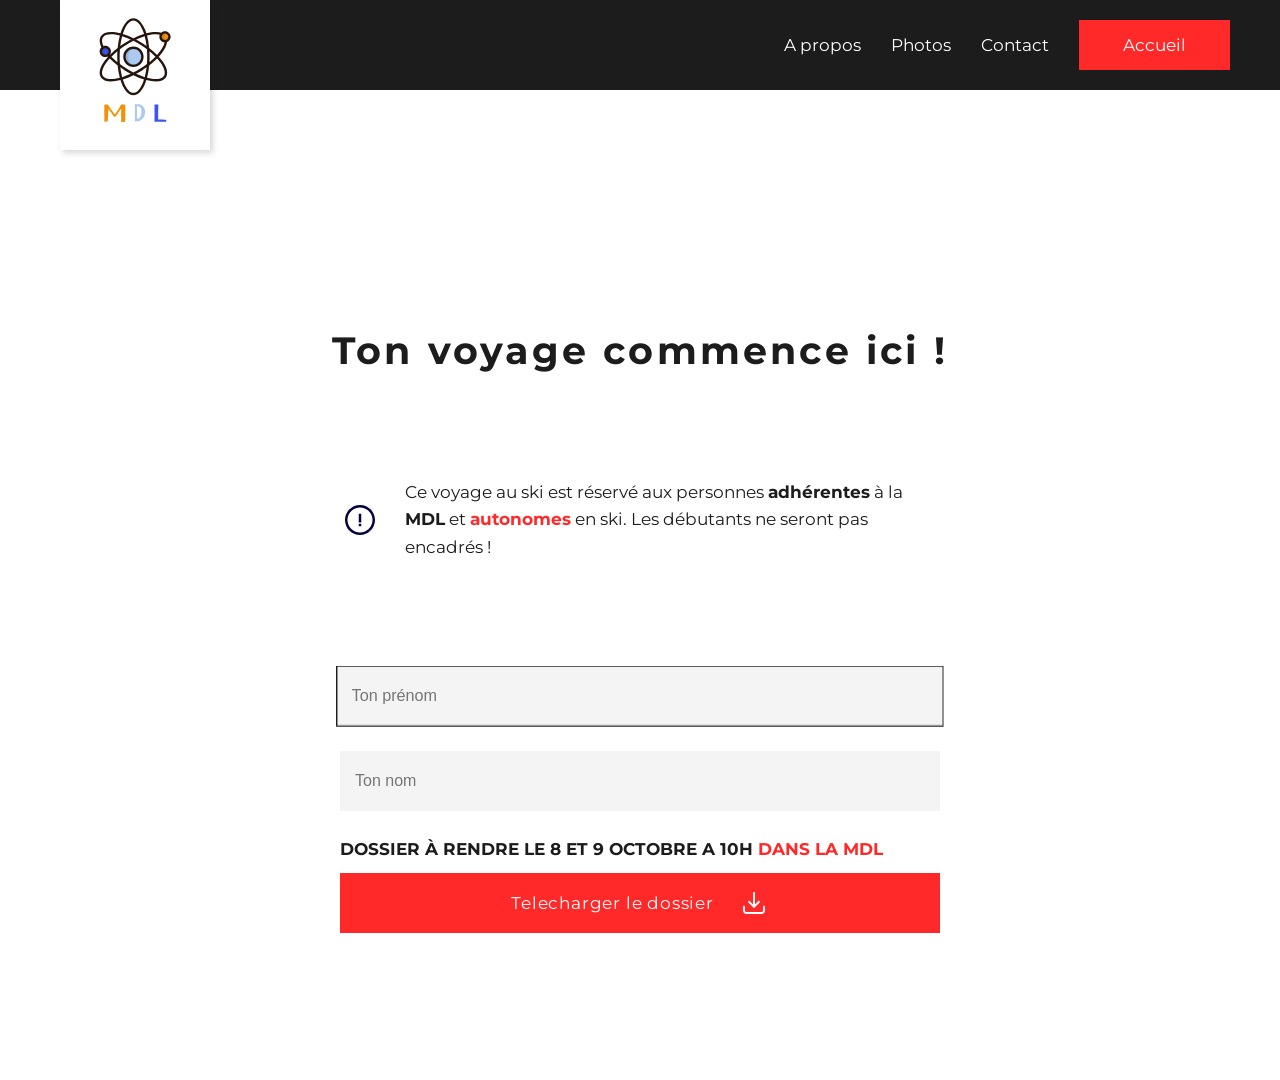
==== reserver.html @ e3af7371 "Build 0.0.0" ====
<!DOCTYPE html>
<html lang="en">

<head>
    <meta charset="UTF-8">
    <meta name="viewport" content="width=device-width, initial-scale=1.0">
    <title>MDL Rouviere Inscription au ski</title>
    <link rel="stylesheet" href="./css/main.css">
    <link rel="stylesheet" href="./css/reserver.css">
</head>

<body>

    <input type="checkbox" id="hamburger" style="display: none;">
    <label class="mobile col" for="hamburger">
        <div class="bar"></div>
        <div class="bar"></div>
        <div class="bar"></div>
    </label>
    <img id="mobile-logo" class="mobile" src="./assets/svg/logo.svg" alt="Logo de la MDL">

    <nav class="row active">
        <img draggable="false" id="logo" src="./assets/svg/logo.svg" alt="Logo du lycee rouviere">

        <ul class="row">
            <a onclick="closeNav()" href="./index.html#before" class="link">A propos</a>
            <a onclick="closeNav()" href="./index.html#photos" class="link">Photos</a>
            <a onclick="closeNav()" href="./index.html#contact" class="link">Contact</a>
            <a style="color: white;" onclick="closeNav()" href="./index.html" class="button red">Accueil</a>
        </ul>
    </nav>

    <main>

        <div class="wrapper col">

            <h1 style="user-select: none;">Ton voyage commence ici !</h1>

            <div class="warning row">
                <img id="warning-circle" src="./assets/svg/warning.svg" alt="icon attention">
                <p>
                    Ce voyage au ski est réservé aux personnes <b>adhérentes</b> à la <b>MDL</b> et <b style="color: rgb(255, 41, 41);">autonomes</b> en ski. Les débutants ne seront pas encadrés !

                </p>
            </div>

            <div class="container col">
                <input id="prenom" type="text" class="text" autocomplete="off" autofocus placeholder="Ton prénom">

                <input type="text" class="text" autocomplete="off" placeholder="Ton nom">

                <div class="col">
                    <p class="date">
                        <b>Dossier à rendre le 8 et 9 Octobre a 10h <b style="color: rgb(255, 41, 41);">dans la mdl</b></b>

                    </p>
                    <a id="download-button" href="./assets/fichiers/fiche-ski.pdf" class="button red"
                    download="inscription-ski-rouviere">
                    Telecharger le dossier
                    <img src="./assets/svg/download.svg" alt="Icon de telechargement">
                </a>
                </div>
            </div>

        </div>

    </main>

    <script type="text/javascript" src="./script.js" defer></script>

    <script type="text/javascript" defer>
        const nav = document.querySelector('nav');
        const main = document.querySelector('main');
        const navLabel = document.querySelector('label');

        const navHeight = nav.getBoundingClientRect().height;
        const navLabelHeight = navLabel.getBoundingClientRect().height;

        if ( (navHeight > 100) ){
            main.style.marginTop = `${ navLabelHeight * 2 }px`;
        }else{
            main.style.marginTop = `${ navHeight * 2 }px`;
        }


    </script>

    <!-- Google tag (gtag.js) -->
<script async src="https://www.googletagmanager.com/gtag/js?id=G-8WDVE8G59Y"></script>
<script>
  window.dataLayer = window.dataLayer || [];
  function gtag(){dataLayer.push(arguments);}
  gtag('js', new Date());

  gtag('config', 'G-8WDVE8G59Y');
</script>

</body>

</html>
---- css/main.css ----
@import url("https://fonts.googleapis.com/css2?family=Montserrat:ital,wght@0,100..900;1,100..900&display=swap");
body * {
  transition: all ease-in-out 250ms;
}
body h1, body h2, body h3 {
  font-family: "Montserrat", sans-serif;
  font-optical-sizing: auto;
  font-weight: 400;
  font-style: normal;
  font-weight: 700;
}
body h1 {
  font-size: 3vw;
  letter-spacing: 0.2rem;
}
body h2 {
  font-size: 2.5vw;
}
body h2.article-title {
  margin-bottom: 2.5vw;
}
body h3 {
  font-size: 1.5vw;
  font-weight: 400;
}
body a, body span, body p, body .button, body .link {
  font-family: "Montserrat", sans-serif;
  font-optical-sizing: auto;
  font-weight: 400;
  font-style: normal;
  font-size: 17px;
  width: -moz-fit-content;
  width: fit-content;
}
body a {
  text-decoration: none;
  color: inherit;
}
body p {
  line-height: 1.7rem;
}
body a.white {
  background-color: white;
  color: #1c1c1c;
  padding: 15px 44px;
  outline: 1px solid transparent;
  outline-offset: -1px;
}
body a.white:hover {
  outline-color: white;
  color: white;
  background-color: transparent;
}
body a.dark, body input.dark {
  background-color: white;
  color: #1c1c1c;
  padding: 15px 44px;
  outline: 1px solid #1c1c1c;
  outline-offset: -1px;
}
body a.dark:hover, body input.dark:hover {
  outline-color: transparent;
  color: white;
  background-color: #1c1c1c;
}
body a.red, body button.red {
  background-color: rgb(255, 41, 41);
  color: #1c1c1c;
  padding: 15px 44px;
  outline: none;
}
body a.red:hover, body button.red:hover {
  background-color: rgba(255, 41, 41, 0.8);
}
body .link:hover {
  color: rgb(255, 41, 41);
}
body ul {
  list-style: none;
  width: -moz-fit-content;
  width: fit-content;
  gap: 30px;
}
body button {
  background-color: transparent;
  border: none;
  cursor: pointer;
}

nav.active {
  background-color: #1c1c1c;
  justify-content: flex-end;
  width: 100%;
  padding: 20px 50px;
  position: fixed;
  z-index: 11;
}
nav.active ul {
  align-items: center;
  color: white;
}
nav.active #logo {
  width: 150px;
  position: absolute;
  left: 0;
  top: 0;
  transform: translate(60px, 0);
  box-shadow: 3px 3px 6px rgba(28, 28, 28, 0.1764705882);
}

label.mobile {
  width: 100%;
  height: -moz-fit-content;
  height: fit-content;
  margin: 0 !important;
  background-color: #1c1c1c;
  position: fixed;
  top: 0;
  left: 0;
  z-index: 12;
  padding: 20px 0 20px 10px !important;
  cursor: pointer;
}
label.mobile .bar {
  width: 20px;
  height: 2px;
  transform-origin: center !important;
  background-color: white;
}
label.mobile .bar:nth-child(2n) {
  margin-top: 4px;
  margin-bottom: 4px;
}

input:checked ~ nav {
  transform: translateX(0);
}
input:checked + label .bar:nth-child(2n) {
  visibility: hidden;
  opacity: 0;
  margin: 0 !important;
  height: 0;
}
input:checked + label .bar {
  transform: translateY(2px) rotate(45deg);
}
input:checked + label .bar:last-child {
  transform: rotate(-45deg);
}

#mobile-logo {
  position: fixed;
  top: 0;
  right: 0;
  z-index: 12;
  width: 65px;
  margin-right: 10px;
}

header {
  width: 100%;
  height: 100vh;
  min-height: 800px;
  position: relative;
  overflow: hidden;
  z-index: 1;
  display: flex;
  flex-direction: column;
  align-items: center;
  justify-content: center;
}
header .container {
  width: -moz-fit-content;
  width: fit-content;
  z-index: 3;
  align-items: center;
  gap: 50px;
}
header .container * {
  color: white;
}
header p {
  max-width: 600px;
}
header video, header .overlay {
  position: absolute;
  inset: 0;
  z-index: 1;
  -o-object-fit: cover;
     object-fit: cover;
  -o-object-position: center;
     object-position: center;
  transition: transform 0s;
}
header video {
  width: 100%;
  height: 100vh;
}
header .overlay {
  z-index: 2;
  width: 100%;
  height: 100vh;
  background-color: rgba(28, 28, 28, 0.2274509804);
}

main {
  z-index: 9;
  width: 100%;
  position: absolute;
  background-color: white;
}
main #main-container {
  transform: translateY(-125px);
  margin: 0 auto;
}
main section {
  margin-bottom: 200px !important;
  padding-top: 60px;
}
main section p {
  max-width: 600px;
  text-align: center;
}
main #contact {
  height: 100%;
  padding: 250px;
  display: flex;
  flex-direction: column;
  align-items: center;
  justify-content: center;
  background-image: url("https://images.unsplash.com/photo-1495112398151-7eedd7c2e7e8?q=80&w=1932&auto=format&fit=crop&ixlib=rb-4.0.3&ixid=M3wxMjA3fDB8MHxwaG90by1wYWdlfHx8fGVufDB8fHx8fA%3D%3D");
  background-attachment: fixed;
  background-position: center 50%;
  background-size: cover;
  background-repeat: no-repeat;
}
main #contact .container {
  width: -moz-fit-content;
  width: fit-content;
  align-items: center;
}
main #contact a img {
  width: 50px;
}
main #contact a:hover {
  transform: scale(1.12);
}
main #contact .col {
  gap: 50PX;
}
main #contact h2 {
  color: white;
}
main #tarifs {
  z-index: 10;
  background-color: #1c1c1c;
  width: 100%;
  margin-bottom: 0 !important;
  padding-top: 0 !important;
  border-radius: 15px 15px 0 0;
  overflow: hidden;
  transition: transform 0s;
}
main #tarifs * {
  color: white;
}
main #tarifs .left {
  width: 33%;
}
main #tarifs .left img {
  width: 100%;
  height: 100%;
  max-height: 60vh;
  -o-object-fit: cover;
     object-fit: cover;
}
main #tarifs .right {
  align-items: center;
  justify-content: center;
  height: -moz-fit-content;
  height: fit-content;
  margin: auto;
  gap: 30px;
}
main #before {
  margin: 0 auto;
  align-items: center;
  gap: 65px;
  padding-top: 260px;
}
main #before img {
  width: 50px;
}
main #before h2 {
  margin-bottom: 0 !important;
}
main #before ul {
  gap: 100px;
}
main #before .col {
  align-items: center;
  gap: 10px;
}
main #photos {
  width: 100%;
  margin: 0 auto;
  max-width: calc(100% - 15vw - 15vw);
  gap: 10px;
}
main #photos .column {
  width: 100%;
  max-width: 33.333333%;
  gap: 10px;
  flex-wrap: wrap;
}
main #photos .column img {
  width: 100%;
  flex-grow: 1;
  -o-object-fit: cover;
     object-fit: cover;
  -o-object-position: center;
     object-position: center;
  cursor: pointer;
}
main #photos .column img:hover {
  opacity: 0.5;
}
main #team {
  align-items: center;
}
main #team h2 {
  margin: 0 auto;
  width: -moz-fit-content;
  width: fit-content;
  padding-bottom: 160px;
}
main #team .wrapped {
  width: 100%;
}
main #team .wrapped img {
  width: 100%;
  max-width: 100%;
}

footer {
  width: 100%;
  background-color: #1c1c1c;
  position: relative;
  padding: 130px 10vw;
}
footer * {
  color: white;
}
footer img {
  width: 150px;
}
footer .col {
  gap: 35px;
}
footer .row {
  gap: 50px;
}
footer .container {
  justify-content: space-between;
}

@media only screen and (max-width: 800px) {
  .mobile {
    display: inherit !important;
  }
  .desktop {
    visibility: hidden !important;
    opacity: 0 !important;
  }
  .row {
    flex-direction: column !important;
  }
  .wrapped {
    max-width: 100vw !important;
    padding: 0 10px;
  }
  h1 {
    font-size: 8vw !important;
  }
  h2 {
    font-size: 7vw !important;
  }
  h3 {
    font-size: 3vw !important;
  }
  .link, .button, a, span, p {
    font-size: 3.5vw !important;
  }
  nav {
    padding: 10px 0 !important;
    margin: 0;
    width: 100vw;
    height: 100vh;
    align-items: center;
    justify-content: space-evenly !important;
    transform: translateX(-100%);
  }
  nav #logo {
    position: relative !important;
    transform: none !important;
  }
  header {
    justify-content: center !important;
    height: 100vh !important;
    min-height: 100vh !important;
  }
  header .container {
    padding: 0 10px;
  }
  header p {
    max-width: none !important;
    text-align: center;
    margin: 0 auto;
    font-size: 4vw !important;
    font-weight: 500;
  }
  header h1 {
    text-align: center;
  }
  main {
    margin-top: 10px;
  }
  main .wrapped {
    transform: translate(0) !important;
  }
  main section {
    padding-top: 100px !important;
  }
  main #team {
    width: 100% !important;
    max-width: none !important;
    padding: 0 !important;
    margin: 0 !important;
  }
  main #team h2 {
    padding: 100px 0 !important;
  }
  main #team .team-list {
    align-items: center;
    padding: 0 !important;
  }
  main #team .worker {
    width: 100% !important;
    min-width: none !important;
    max-width: none !important;
    flex-direction: row !important;
    padding: 10px !important;
    margin: 0 !important;
  }
  main #team .worker .img-container {
    width: 100% !important;
    max-width: 100vw !important;
    height: -moz-fit-content !important;
    height: fit-content !important;
  }
  main #team .worker .img-container img {
    width: 60px !important;
    height: 60px !important;
    border-radius: 100%;
  }
  main #team .worker .content {
    flex-direction: row !important;
    margin: 0 !important;
    padding: 0 !important;
  }
  main #team .worker .content img {
    width: 30px !important;
  }
  main #contact {
    width: calc(100% + 20px);
    margin-left: -10px;
    padding: 80px !important;
    margin-bottom: 0 !important;
  }
  main #contact .row {
    flex-direction: row !important;
  }
  main #contact .col {
    gap: 30px !important;
  }
  main #tarifs .left {
    width: 100% !important;
  }
  main #tarifs .left img {
    width: 100%;
    max-height: none !important;
    height: 85vh !important;
    -o-object-position: center;
       object-position: center;
  }
  main #tarifs .right {
    padding: 40px 0 !important;
  }
  #before {
    margin-bottom: 0 !important;
  }
  #before .row {
    gap: 40px;
  }
  #photos {
    max-width: none !important;
    flex-direction: row !important;
    margin-bottom: 100px !important;
  }
}
footer {
  margin-top: 200px;
}

* {
  padding: 0;
  margin: 0;
  box-sizing: border-box;
}

html {
  scroll-behavior: smooth;
}

body {
  background-color: #ffffff;
  color: #1c1c1c;
  width: 100%;
  min-height: 100vh;
  position: relative;
}

.col {
  display: flex;
  flex-direction: column;
}

.row {
  display: flex;
  flex-direction: row;
}

.wrapped {
  max-width: calc(100% - 190px - 190px);
}

img {
  display: block;
  -webkit-user-select: none;
     -moz-user-select: none;
          user-select: none;
}

.mobile {
  display: none;
}

.desktop {
  visibility: visible;
  opacity: inherit;
}/*# sourceMappingURL=main.css.map */
---- css/reserver.css ----
main {
  display: flex;
  flex-direction: column;
  align-items: center;
  justify-content: center;
  min-height: 100vh;
}

.wrapper {
  gap: 25px;
  padding: 10px;
  align-items: center;
}

h1 {
  padding-bottom: 80px;
}

.container {
  width: 100%;
  max-width: 600px;
  gap: 25px;
}

input[type=text] {
  border: none;
  width: 100%;
  height: 60px;
  outline: 1px solid transparent;
  outline-offset: -1px;
  padding-left: 15px;
  font-size: 16px;
  background-color: rgba(28, 28, 28, 0.0470588235);
}
input[type=text]:focus {
  outline-color: #1c1c1c;
  transform: scale(1.012);
}

.date {
  width: 100%;
  max-width: 600px;
  margin-bottom: 10px;
  text-transform: uppercase;
}

.warning {
  align-items: center;
  width: 100%;
  max-width: 600px;
  padding-bottom: 80px;
  gap: 25px;
}
.warning #warning-circle {
  width: 40px;
}
.warning p {
  text-align: left;
}

#download-button {
  display: flex;
  flex-direction: row;
  align-items: center;
  justify-content: center;
  gap: 25px;
  color: white !important;
  width: 100% !important;
  letter-spacing: 0.05rem;
}
#download-button img {
  width: 30px;
}
#download-button:hover {
  transform: scale(1.012);
}

@media only screen and (max-width: 800px) {
  h1 {
    width: 100%;
    text-align: center;
  }
  p {
    text-align: center !important;
  }
  h1, .warning {
    padding-bottom: 50px;
  }
}/*# sourceMappingURL=reserver.css.map */
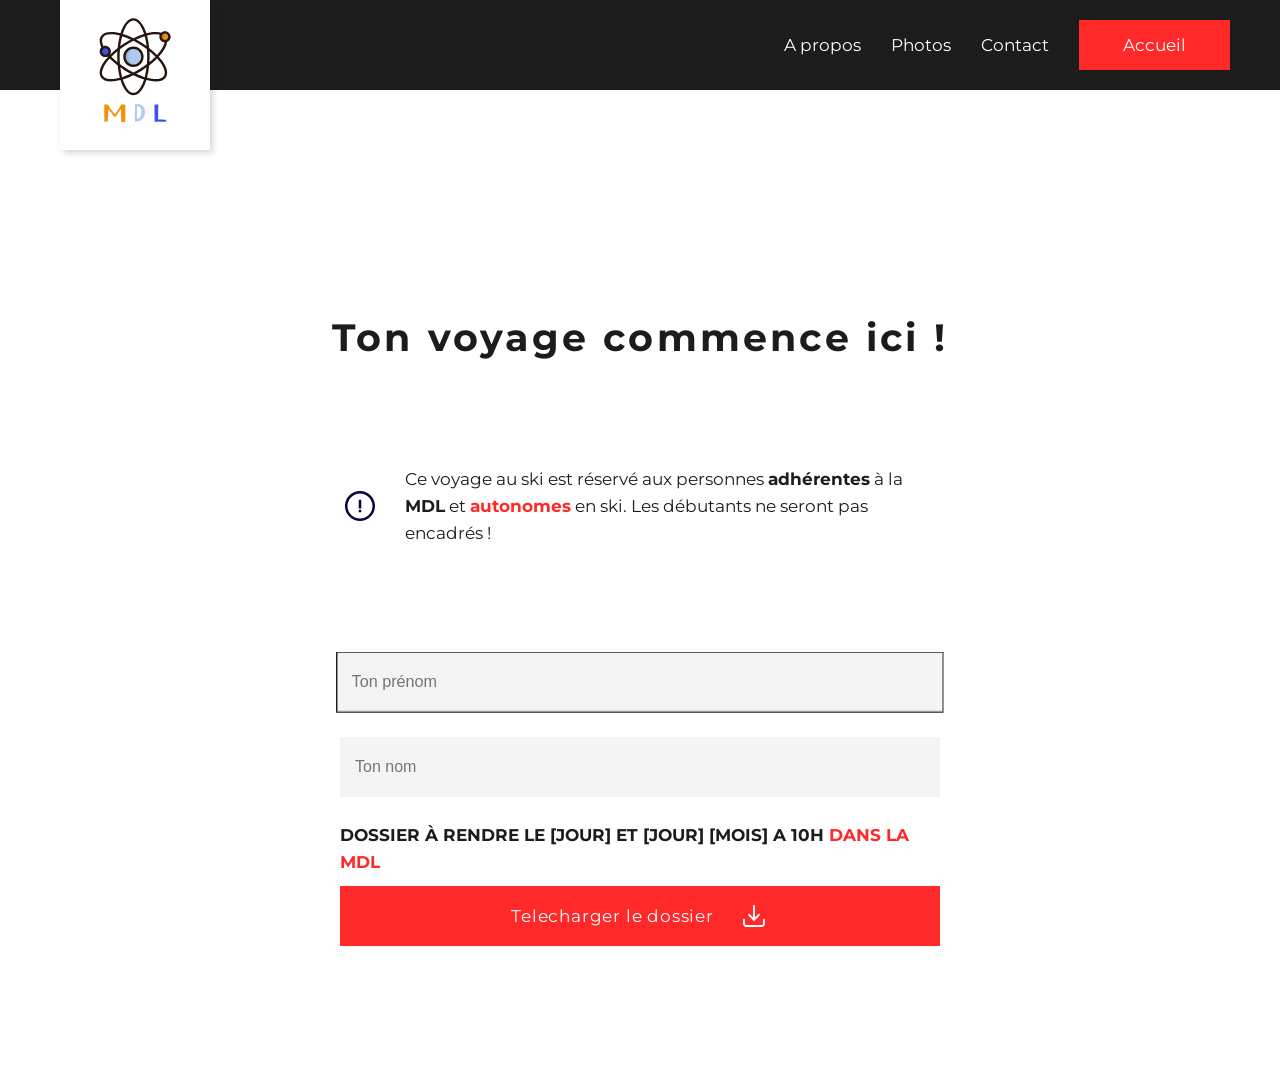
==== commit 388a774d: "update 2026 - 1" ====
--- a/reserver.html
+++ b/reserver.html
@@ -51,7 +51,7 @@
 
                 <div class="col">
                     <p class="date">
-                        <b>Dossier à rendre le 8 et 9 Octobre a 10h <b style="color: rgb(255, 41, 41);">dans la mdl</b></b>
+                        <b id="date">Dossier à rendre le [jour] et [jour] [mois] a 10h <b style="color: rgb(255, 41, 41);">dans la mdl</b></b>
 
                     </p>
                     <a id="download-button" href="./assets/fichiers/fiche-ski.pdf" class="button red"
@@ -66,14 +66,12 @@
 
     </main>
 
-    <script type="text/javascript" src="./script.js" defer></script>
-
     <script type="text/javascript" defer>
-        const nav = document.querySelector('nav');
+        const navBar = document.querySelector('nav');
         const main = document.querySelector('main');
         const navLabel = document.querySelector('label');
 
-        const navHeight = nav.getBoundingClientRect().height;
+        const navHeight = navBar.getBoundingClientRect().height;
         const navLabelHeight = navLabel.getBoundingClientRect().height;
 
         if ( (navHeight > 100) ){
@@ -84,6 +82,8 @@
 
 
     </script>
+
+    <script type="text/javascript" src="./script.js" defer></script>
 
     <!-- Google tag (gtag.js) -->
 <script async src="https://www.googletagmanager.com/gtag/js?id=G-8WDVE8G59Y"></script>
